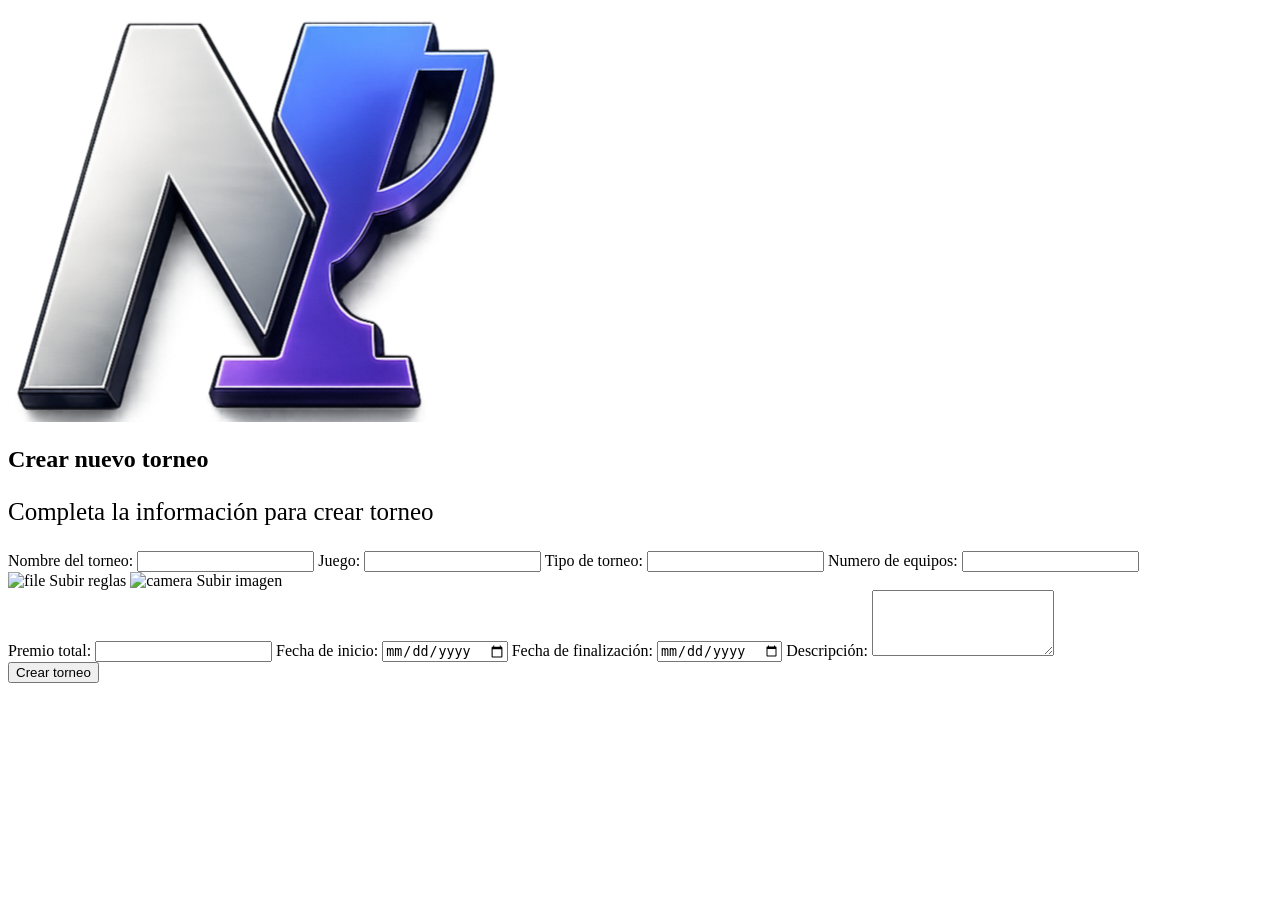
==== NextLeague/createtournament/createtournament.html @ 199cdd73 "Add files via upload" ====
<!DOCTYPE html>
<html lang="en">
       
<head>
    <meta charset="UTF-8">
    <meta name="viewport" content="width=device-width, initial-scale=1.0">
    <title>Crear torneo</title>
     <link rel="stylesheet" href="createTournament.css">
</head>
 

<body>
    <nav class="navbar">

        <div class="container navbar-content">

            <!-- Logotipo -->
           <div class="logo-container">
                <img src="../logo/logoproyeco.png" alt="NextLeague">
            </div>
          </div>
    </nav>

    <main>
      <!-- no sé que poner-->    
        <section  id= "createtournament" class="description">
            <div>
                    <h1 >
                       Crear nuevo torneo
                    </h1>
                    <p style="font-size: 25px;">Completa la información para crear torneo</p>
                </div>
        </section>

        <section id="forms" class ="forms">
            
                <form action="#" method="post" class="tournament-form">
                <!------ COLUMNA IZQUIERDA DEL FORM-->
                    <div class="form-left">
                    <label for="tournamentName">Nombre del torneo:</label>
                    <input type="text" id="tournamentName" name="tournamentName" required pattern="[A-Za-z]+">

                    <label for="game">Juego:</label>
                    <input type="text" id="game" name="game" required pattern="[A-Za-z]+">

                    <label for="tournamentType">Tipo de torneo:</label>
                    <input type="text" id="tournamentType" name="tournamentType" required pattern="[A-Za-z]+">

                    <label for="teams">Numero de equipos:</label>
                    <input type="number" id="teams" name="teams" required>
                    </div>
                    <!------ COLUMNA CENTRAL DEL FORM-->
                    <div class="form-center">
                    
                    <label for="subir-reglas">
                         <img src="../iconos/camera.png" alt="file" class="upload-icon">
    <span>Subir reglas</span>
                    </label>
                    <input type="file" id="subir-reglas"  name="subir-reglas"  hidden required >
                        
                    
                    <input type="file" id="subir-imagen"  name="subir-reglas" hidden required>
                    <label for="subir-imagen"> <img src="../iconos/folder.png" alt="camera" class="upload-icon"> <span>Subir imagen</span> </label>

                    
                    </div>
                    <!------ COLUMNA DERECHA DEL FORM-->
                    <div class="form-right">
                    <label for="award">Premio total:</label>
                    <input type="number" id="award" name="award" required>

                    <label for="startDate">Fecha de inicio:</label>
                    <input type="date" id="startDate" name="startDate" required>

                    <label for="endDate">Fecha de finalización:</label>
                    <input type="date" id="endDate" name="endDate" required>

                    <label for="description">Descripción:</label>
                    <textarea id="description" name="description" rows="4" required pattern="[A-Za-z]+"></textarea>
                    </div>
                    <!----Boton de enviar-->
                    <button type="submit">Crear torneo</button>
                </form>
            

        </section>
    
    </main>
</body>
</html>
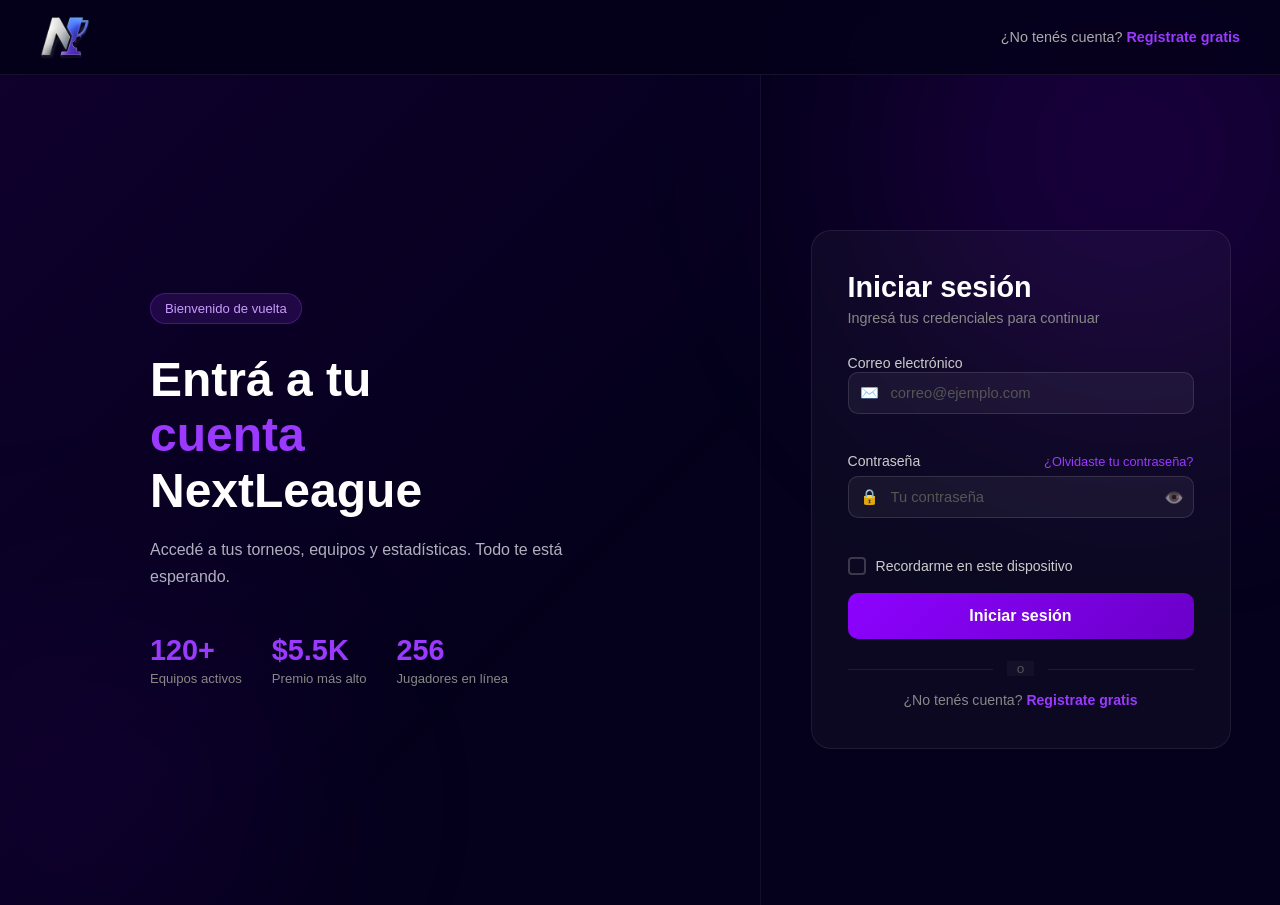
==== commit 6489325b: "Add files via upload" ====
--- a/NextLeague/createtournament/createtournament.html
+++ b/NextLeague/createtournament/createtournament.html
@@ -1,90 +1,118 @@
-<!DOCTYPE html>
-<html lang="en">
-       
-<head>
-    <meta charset="UTF-8">
-    <meta name="viewport" content="width=device-width, initial-scale=1.0">
-    <title>Crear torneo</title>
-     <link rel="stylesheet" href="createTournament.css">
-</head>
- 
-
-<body>
-    <nav class="navbar">
-
-        <div class="container navbar-content">
-
-            <!-- Logotipo -->
-           <div class="logo-container">
-                <img src="../logo/logoproyeco.png" alt="NextLeague">
-            </div>
-          </div>
-    </nav>
-
-    <main>
-      <!-- no sé que poner-->    
-        <section  id= "createtournament" class="description">
-            <div>
-                    <h1 >
-                       Crear nuevo torneo
-                    </h1>
-                    <p style="font-size: 25px;">Completa la información para crear torneo</p>
-                </div>
-        </section>
-
-        <section id="forms" class ="forms">
-            
-                <form action="#" method="post" class="tournament-form">
-                <!------ COLUMNA IZQUIERDA DEL FORM-->
-                    <div class="form-left">
-                    <label for="tournamentName">Nombre del torneo:</label>
-                    <input type="text" id="tournamentName" name="tournamentName" required pattern="[A-Za-z]+">
-
-                    <label for="game">Juego:</label>
-                    <input type="text" id="game" name="game" required pattern="[A-Za-z]+">
-
-                    <label for="tournamentType">Tipo de torneo:</label>
-                    <input type="text" id="tournamentType" name="tournamentType" required pattern="[A-Za-z]+">
-
-                    <label for="teams">Numero de equipos:</label>
-                    <input type="number" id="teams" name="teams" required>
-                    </div>
-                    <!------ COLUMNA CENTRAL DEL FORM-->
-                    <div class="form-center">
-                    
-                    <label for="subir-reglas">
-                         <img src="../iconos/camera.png" alt="file" class="upload-icon">
-    <span>Subir reglas</span>
-                    </label>
-                    <input type="file" id="subir-reglas"  name="subir-reglas"  hidden required >
-                        
-                    
-                    <input type="file" id="subir-imagen"  name="subir-reglas" hidden required>
-                    <label for="subir-imagen"> <img src="../iconos/folder.png" alt="camera" class="upload-icon"> <span>Subir imagen</span> </label>
-
-                    
-                    </div>
-                    <!------ COLUMNA DERECHA DEL FORM-->
-                    <div class="form-right">
-                    <label for="award">Premio total:</label>
-                    <input type="number" id="award" name="award" required>
-
-                    <label for="startDate">Fecha de inicio:</label>
-                    <input type="date" id="startDate" name="startDate" required>
-
-                    <label for="endDate">Fecha de finalización:</label>
-                    <input type="date" id="endDate" name="endDate" required>
-
-                    <label for="description">Descripción:</label>
-                    <textarea id="description" name="description" rows="4" required pattern="[A-Za-z]+"></textarea>
-                    </div>
-                    <!----Boton de enviar-->
-                    <button type="submit">Crear torneo</button>
-                </form>
-            
-
-        </section>
-    
-    </main>
-</body>
-</html>+<!DOCTYPE html>
+<html lang="en">
+       
+<head>
+    <meta charset="UTF-8">
+    <meta name="viewport" content="width=device-width, initial-scale=1.0">
+    <title>Crear torneo</title>
+     <link rel="stylesheet" href="createtournament.css">
+</head>
+ 
+
+<body>
+    <nav class="navbar">
+
+        <div class="container navbar-content">
+
+            <!-- Logotipo -->
+           <div class="logo-container">
+                <img src="../logo/logoproyeco.png" alt="NextLeague tournament management platform logo">
+            </div>
+            <div id="authArea" class="auth-buttons"></div>
+    </nav>
+
+    <main>
+      <!-- no sé que poner-->    
+        <section  id= "createtournament" class="description">
+            <div>
+                    <h1 >
+                       Crear nuevo torneo
+                    </h1>
+                    <p style="font-size: 25px;">Completa la información para crear torneo</p>
+                </div>
+        </section>
+
+        <section id="forms" class ="forms">
+            
+                <div id="alertMessage" class="alert hidden"></div>
+                <form id="tournamentForm" class="tournament-form">
+                <!------ COLUMNA IZQUIERDA DEL FORM-->
+                    <div class="form-left">
+                    <label for="tournamentName">Nombre del torneo:</label>
+                    <input type="text" id="tournamentName" name="tournamentName" required>
+
+                    <label for="id_juego">Juego / disciplina:</label>
+                    <select id="id_juego" name="id_juego" required>
+                        <option value="">Cargando juegos...</option>
+                    </select>
+
+                    <label for="tournamentType">Tipo de torneo:</label>
+                    <select id="tournamentType" name="tournamentType" required>
+                        <option value="">Seleccioná un formato</option>
+                        <option value="liga">Liga (todos contra todos)</option>
+                        <option value="eliminacion_directa">Eliminación directa</option>
+                        <option value="sistema_suizo">Sistema suizo</option>
+                    </select>
+
+                    <label for="teams">Numero de equipos:</label>
+                    <input type="number" id="teams" name="teams" min="2" required>
+                    </div>
+                    <!------ COLUMNA CENTRAL DEL FORM-->
+                    <div class="form-center">
+
+                    <!-- Subir logo: se corrigió el id, ahora coincide con su label -->
+                    <!-- accept="image/*" para que solo se puedan elegir imágenes -->
+                    <label for="subir-imagen">
+                        <span>Subir logo</span>
+                        <img src="../iconos/camera.png" alt="logo upload" class="upload-icon">
+                    </label>
+                    <input type="file" id="subir-imagen" name="subir-imagen" accept="image/*" hidden required>
+                    <!-- Aquí el script.js mete la vista previa y el botón de eliminar -->
+                    <div class="upload-preview" id="preview-subir-imagen"></div>
+
+                    <!-- Subir reglas: solo acepta PDF -->
+                    <label for="subir-reglas">
+                        <span>Subir reglas</span>
+                        <img src="../iconos/folder.png" alt="image upload" class="upload-icon">
+                    </label>
+                    <input type="file" id="subir-reglas" name="subir-reglas" accept="application/pdf" hidden required>
+                    <div class="upload-preview" id="preview-subir-reglas"></div>
+
+                    </div>
+                    <!------ COLUMNA DERECHA DEL FORM-->
+                    <div class="form-right">
+                    <label for="award">Premio total:</label>
+                    <div class="premio-con-moneda">
+                        <input type="number" id="award" name="award" min="0" step="0.01" required>
+                        <select id="moneda" name="moneda">
+                            <option value="UYU">UYU ($)</option>
+                            <option value="USD">USD (US$)</option>
+                        </select>
+                    </div>
+
+                    <label for="startDate">Fecha de inicio:</label>
+                    <input type="date" id="startDate" name="startDate" required>
+
+                    <label for="endDate">Fecha de finalización:</label>
+                    <input type="date" id="endDate" name="endDate" required>
+
+                    <label for="description">Descripción:</label>
+                    <textarea id="description" name="description" rows="4" required></textarea>
+                    </div>
+                    <!----Boton de enviar-->
+                    <button type="submit" id="submitBtn">
+                        <span id="btnText">Crear torneo</span>
+                        <span id="btnLoader" class="btn-loader hidden"></span>
+                    </button>
+                </form>
+            
+
+        </section>
+    
+    </main>
+
+    <script src="script.js"></script>
+    <script src="../shared/auth-ui.js"></script>
+    <script src="crear-torneo.js"></script>
+</body>
+</html>
--- a/NextLeague/createtournament/createtournament.css
+++ b/NextLeague/createtournament/createtournament.css
@@ -0,0 +1,229 @@
+* {
+    margin: 0;
+    padding: 0;
+    box-sizing: border-box;
+}
+
+html {
+    scroll-behavior: smooth;
+}
+
+body {
+    background-color: #05001b;
+    color: #ffffff;
+    font-family: 'Segoe UI', sans-serif;
+}
+.navbar {
+    padding: 15px 0;
+    border-bottom: 1px solid rgba(255,255,255,0.1);
+    position: sticky;
+    top: 0;
+    background-color: #05001b;  
+    z-index: 1000;
+}
+
+.navbar-content {
+    display: flex;
+    justify-content: space-between;
+    align-items: center;
+}
+
+.logo-container img {
+    margin-left: 4rem;
+    width: 60px;
+    cursor: pointer;
+}
+
+.logo-container img:hover {
+    transform: scale(1.05);
+    transition: 0.3s;
+}
+.description {
+    margin-top: 20px;
+    min-height: 30vh;
+    display: flex;
+    flex-direction: column;
+    align-items: center;
+    position: relative;
+   text-align: center;
+   color: rgb(255, 255, 255);
+   font-family: 'Segoe UI', sans-serif;
+
+}
+
+.forms {
+    width: 100%;
+    box-sizing: border-box;
+    max-width: 1200px;      
+    margin: 0 auto;  
+}
+
+.tournament-form {
+    display: grid;
+    grid-template-columns: repeat(3, 1fr);
+    gap: 1rem;
+    width: 100%;
+    box-sizing: border-box;
+    align-items: start;
+    margin-left: 1rem;
+    margin-right: 2rem;
+}
+
+.form-left,
+.form-center,
+.form-right {
+    display: flex;
+    flex-direction: column;
+    gap: 0.5rem;
+    font-family:'Segoe UI', sans-serif;
+}
+
+.form-center {
+    align-items: center;
+    justify-content: center;
+    text-align: center;
+}
+
+.form-center span {
+    color: white;
+    font-size: 1.2rem;
+    margin-bottom: 0.5rem;
+}
+
+input, textarea {
+    width: 100%;
+    box-sizing: border-box;
+    background-color: #372e54;
+    outline: none;
+    border: 2px solid #372e54;
+    padding: 5px;
+    cursor:pointer;
+     transition: border-color 0.2s ease;
+     color:white;
+}
+
+input:focus, textarea:focus {
+    border-color: rgb(120, 8, 196);
+}
+
+.tournament-form {
+    display: grid;
+    grid-template-columns: 1fr 480px 1fr;
+    gap: 1.5rem;
+    width: 100%;
+    box-sizing: border-box;
+    align-items: start;
+    padding: 1rem;
+}
+
+.tournament-form button[type="submit"] {
+    grid-column: 2 / 3;
+    justify-self: center;
+    padding: 0.75rem 3rem;
+    background: linear-gradient(180deg,#7a1cff,#4b00a6);
+    border: none;
+    border-radius: 8px;
+    margin-bottom: 3rem;
+    font-size: 18px;
+    font-family: 'Segoe UI', sans-serif;
+    cursor: pointer;
+    color: white;
+    box-shadow: 0 6px 18px rgba(75,0,166,0.35);
+    transition: transform 0.15s ease, box-shadow 0.15s ease, opacity 0.15s ease;
+}
+
+.tournament-form button[type="submit"]:hover{
+    transform: translateY(-3px);
+    box-shadow: 0 10px 28px rgba(75,0,166,0.45);
+}
+
+.upload-icon{
+    display:flex;
+    flex-direction:column;
+    align-items:center;
+    width:6.5rem;
+    gap:0.5rem;
+    object-fit: contain;
+}
+
+/* Contenedor de la vista previa (imagen o nombre del pdf) */
+.upload-preview {
+    display: flex;
+    flex-direction: column;
+    align-items: center;
+    gap: 0.5rem;
+    margin-top: 0.75rem;
+}
+
+.upload-preview p {
+    color: #ddd;
+    font-size: 0.9rem;
+    word-break: break-all;
+    text-align: center;
+}
+
+/* Miniatura de la imagen subida (logo) — reducida para que no domine el formulario */
+.preview-img {
+    max-width: 110px;
+    max-height: 80px;
+    width: auto;
+    height: auto;
+    object-fit: contain;
+    border-radius: 6px;
+    border: 1px solid rgba(255,255,255,0.15);
+    padding: 4px;
+    background: rgba(255,255,255,0.03);
+    display: block;
+    object-fit: cover;
+    border: 1px solid rgba(255,255,255,0.15);
+    border-radius: 8px;
+    box-shadow: 0 8px 20px rgba(0,0,0,0.25);
+}
+
+/* Botón para eliminar el archivo subido por error */
+.btn-eliminar {
+    background-color: #7a1cff;
+    color: white;
+    border: none;
+    border-radius: 6px;
+    padding: 5px 12px;
+    font-size: 0.85rem;
+    cursor: pointer;
+}
+
+.btn-eliminar:hover {
+    background-color: #4b00a6;
+}
+
+input, textarea {
+    border-radius: 6px;
+    padding: 10px;
+    font-size: 14px;
+}
+
+
+@media (max-width: 900px){
+    .tournament-form{ grid-template-columns: 1fr; padding: 0.5rem; }
+    .tournament-form button[type="submit"]{ grid-column: auto; width: 100%; }
+    .logo-container img{ margin-left:1rem; }
+}
+
+/* ── Alertas y estado de carga (agregado para conectar con el backend) ── */
+.alert { padding: 12px 16px; border-radius: 8px; margin: 0 0 16px 0; font-size: 14px; }
+.alert.success { background: rgba(0,200,83,0.15); border: 1px solid rgba(0,200,83,0.4); color: #1a7a41; }
+.alert.error { background: rgba(255,68,68,0.15); border: 1px solid rgba(255,68,68,0.4); color: #a12626; }
+.hidden { display: none !important; }
+.btn-loader {
+    display: inline-block; width: 14px; height: 14px;
+    border: 2px solid rgba(255,255,255,0.4); border-top-color: #fff;
+    border-radius: 50%; animation: nl-girar 0.7s linear infinite; margin-left: 8px;
+}
+@keyframes nl-girar { to { transform: rotate(360deg); } }
+
+/* ── Premio + selector de moneda (agregado) ── */
+.premio-con-moneda { display: flex; gap: 8px; }
+.premio-con-moneda input { flex: 1; }
+.premio-con-moneda select {
+    padding: 8px 10px; border-radius: 8px; border: 1px solid rgba(255,255,255,0.15);
+    background: rgba(255,255,255,0.05); color: #fff; font-size: 14px;
+}
